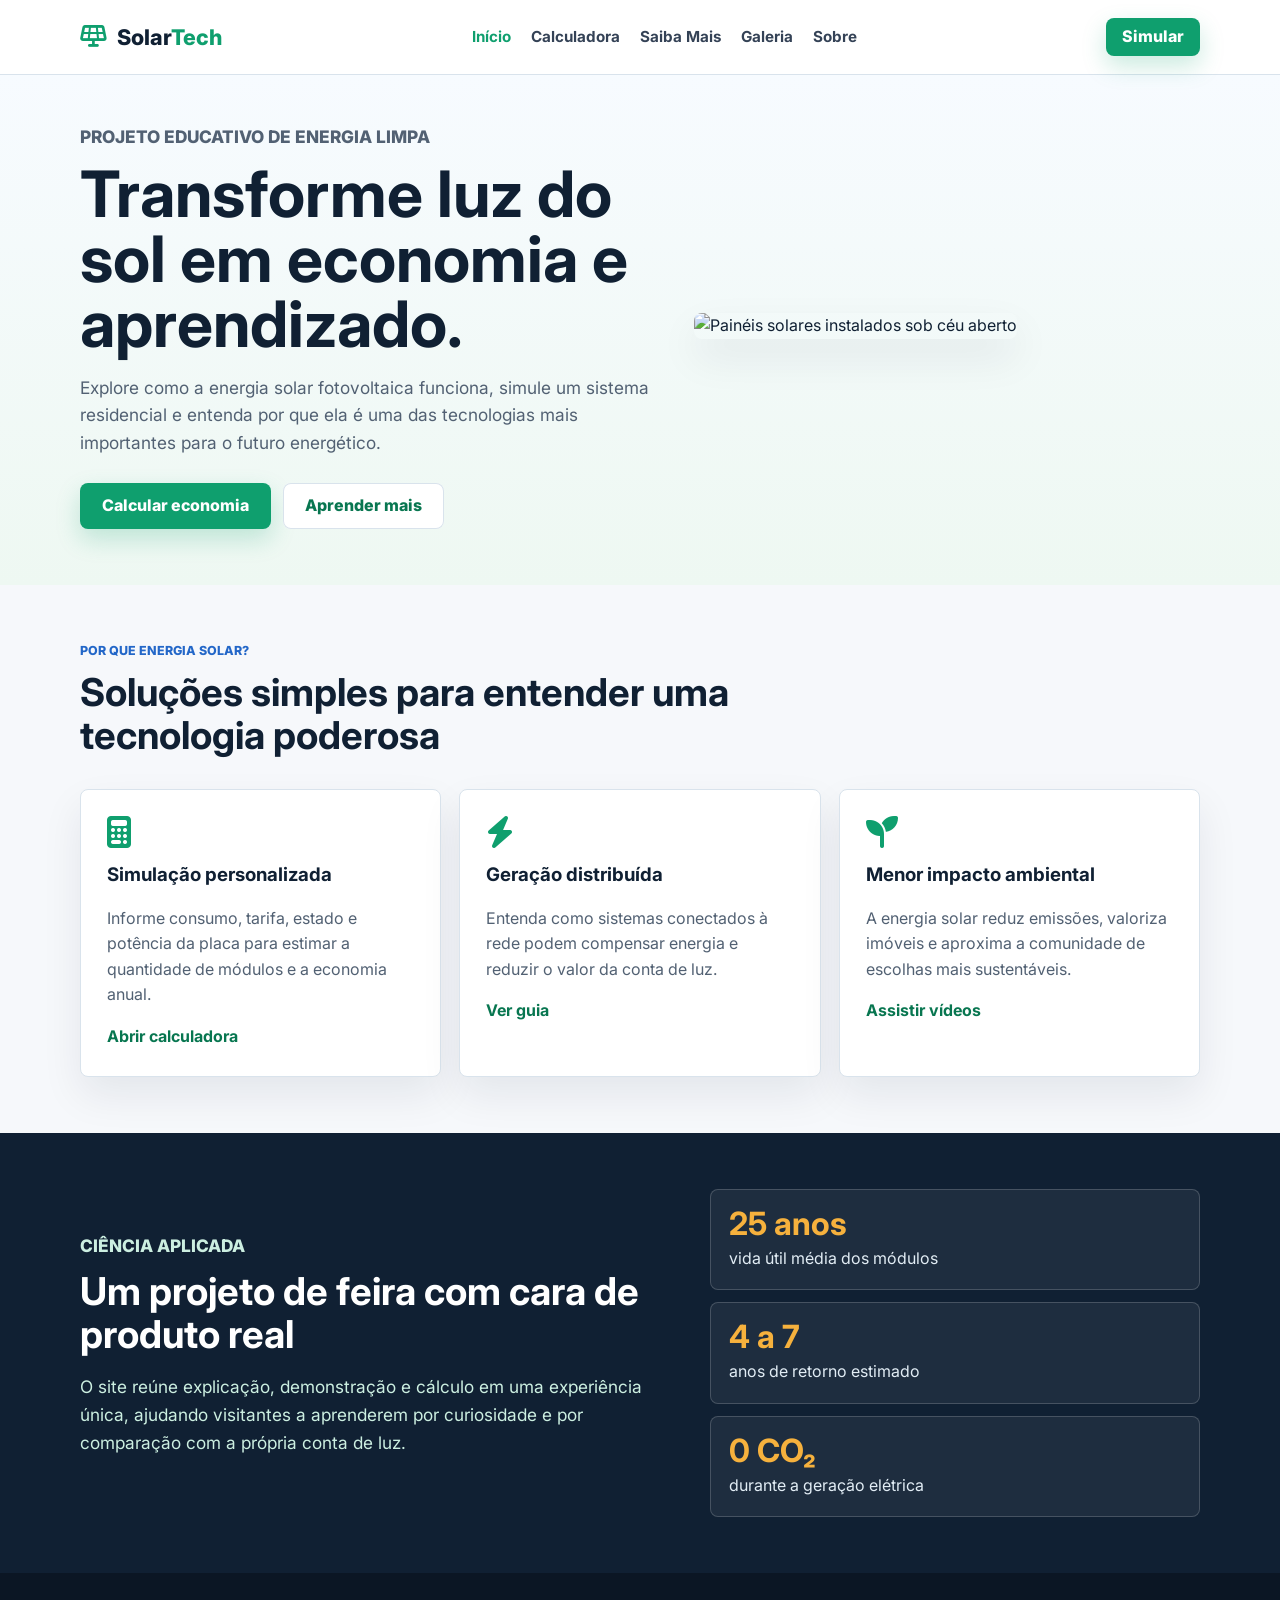
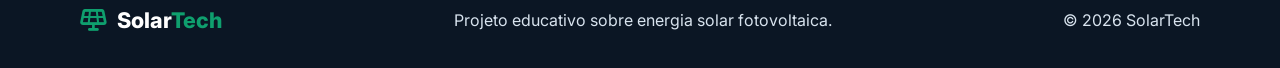
==== index.html @ e27145fa "Improve SolarTech static site" ====
<!DOCTYPE html>
<html lang="pt-BR">
<head>
  <meta charset="UTF-8">
  <meta name="viewport" content="width=device-width, initial-scale=1.0">
  <meta name="description" content="SolarTech: projeto educativo sobre energia solar com simulador de economia, guia e galeria de estudos.">
  <title>SolarTech | Energia Solar Inteligente</title>
  <link rel="preconnect" href="https://fonts.googleapis.com">
  <link rel="preconnect" href="https://fonts.gstatic.com" crossorigin>
  <link href="https://fonts.googleapis.com/css2?family=Inter:wght@400;500;600;700;800&display=swap" rel="stylesheet">
  <link rel="stylesheet" href="https://cdnjs.cloudflare.com/ajax/libs/font-awesome/6.5.1/css/all.min.css">
  <link rel="stylesheet" href="assets/css/styles.css">
</head>
<body>
  <header class="site-header">
    <nav class="navbar container" aria-label="Navegação principal">
      <a class="brand" href="index.html" aria-label="SolarTech - página inicial">
        <i class="fa-solid fa-solar-panel"></i>
        <span>Solar<span>Tech</span></span>
      </a>
      <ul class="nav-links">
        <li><a class="active" href="index.html">Início</a></li>
        <li><a href="calculadora.html">Calculadora</a></li>
        <li><a href="saiba-mais.html">Saiba Mais</a></li>
        <li><a href="galeria.html">Galeria</a></li>
        <li><a href="sobre.html">Sobre</a></li>
      </ul>
      <a class="button button-small" href="calculadora.html">Simular</a>
    </nav>
  </header>

  <main>
    <section class="hero">
      <div class="container hero-grid">
        <div class="hero-copy">
          <p class="eyebrow">Projeto educativo de energia limpa</p>
          <h1>Transforme luz do sol em economia e aprendizado.</h1>
          <p>Explore como a energia solar fotovoltaica funciona, simule um sistema residencial e entenda por que ela é uma das tecnologias mais importantes para o futuro energético.</p>
          <div class="hero-actions">
            <a class="button" href="calculadora.html">Calcular economia</a>
            <a class="button button-ghost" href="saiba-mais.html">Aprender mais</a>
          </div>
        </div>
        <figure class="hero-media">
          <img src="https://images.unsplash.com/photo-1509391366360-2e959784a276?auto=format&fit=crop&w=1200&q=80" alt="Painéis solares instalados sob céu aberto">
        </figure>
      </div>
    </section>

    <section class="container section">
      <div class="section-heading">
        <p class="eyebrow">Por que energia solar?</p>
        <h2>Soluções simples para entender uma tecnologia poderosa</h2>
      </div>
      <div class="feature-grid">
        <article class="card">
          <i class="fa-solid fa-calculator card-icon"></i>
          <h3>Simulação personalizada</h3>
          <p>Informe consumo, tarifa, estado e potência da placa para estimar a quantidade de módulos e a economia anual.</p>
          <a href="calculadora.html">Abrir calculadora</a>
        </article>
        <article class="card">
          <i class="fa-solid fa-bolt card-icon"></i>
          <h3>Geração distribuída</h3>
          <p>Entenda como sistemas conectados à rede podem compensar energia e reduzir o valor da conta de luz.</p>
          <a href="saiba-mais.html">Ver guia</a>
        </article>
        <article class="card">
          <i class="fa-solid fa-seedling card-icon"></i>
          <h3>Menor impacto ambiental</h3>
          <p>A energia solar reduz emissões, valoriza imóveis e aproxima a comunidade de escolhas mais sustentáveis.</p>
          <a href="galeria.html">Assistir vídeos</a>
        </article>
      </div>
    </section>

    <section class="impact-band">
      <div class="container impact-grid">
        <div>
          <p class="eyebrow">Ciência aplicada</p>
          <h2>Um projeto de feira com cara de produto real</h2>
          <p>O site reúne explicação, demonstração e cálculo em uma experiência única, ajudando visitantes a aprenderem por curiosidade e por comparação com a própria conta de luz.</p>
        </div>
        <div class="stats">
          <div><strong>25 anos</strong><span>vida útil média dos módulos</span></div>
          <div><strong>4 a 7</strong><span>anos de retorno estimado</span></div>
          <div><strong>0 CO₂</strong><span>durante a geração elétrica</span></div>
        </div>
      </div>
    </section>
  </main>

  <footer class="site-footer">
    <div class="container footer-grid">
      <div class="brand footer-brand">
        <i class="fa-solid fa-solar-panel"></i>
        <span>Solar<span>Tech</span></span>
      </div>
      <p>Projeto educativo sobre energia solar fotovoltaica.</p>
      <p>© 2026 SolarTech</p>
    </div>
  </footer>
</body>
</html>
---- assets/css/styles.css ----
:root {
  --ink: #102033;
  --muted: #526173;
  --line: #d9e3ec;
  --paper: #ffffff;
  --bg: #f6f8fb;
  --green: #0f9f6e;
  --green-dark: #087650;
  --sun: #f6b13d;
  --blue: #2367c8;
  --danger: #d94747;
  --shadow: 0 18px 40px rgba(15, 31, 50, 0.08);
}

* {
  box-sizing: border-box;
}

body {
  margin: 0;
  font-family: "Inter", Arial, sans-serif;
  color: var(--ink);
  background: var(--bg);
  line-height: 1.6;
}

img,
iframe {
  max-width: 100%;
}

a {
  color: var(--green-dark);
  font-weight: 700;
  text-decoration: none;
}

.container {
  width: min(1120px, calc(100% - 32px));
  margin: 0 auto;
}

.site-header {
  position: sticky;
  top: 0;
  z-index: 20;
  background: rgba(255, 255, 255, 0.94);
  border-bottom: 1px solid var(--line);
  backdrop-filter: blur(14px);
}

.navbar {
  min-height: 74px;
  display: flex;
  align-items: center;
  gap: 24px;
  justify-content: space-between;
}

.brand {
  display: inline-flex;
  align-items: center;
  gap: 10px;
  color: var(--ink);
  font-size: 1.35rem;
  font-weight: 800;
  white-space: nowrap;
}

.brand i,
.brand span span,
.card-icon {
  color: var(--green);
}

.nav-links {
  display: flex;
  align-items: center;
  gap: 20px;
  padding: 0;
  margin: 0;
  list-style: none;
}

.nav-links a {
  color: #344256;
  font-size: 0.95rem;
  font-weight: 700;
}

.nav-links a:hover,
.nav-links a.active {
  color: var(--green);
}

.button {
  display: inline-flex;
  align-items: center;
  justify-content: center;
  gap: 8px;
  min-height: 46px;
  padding: 0 22px;
  border: 0;
  border-radius: 8px;
  background: var(--green);
  color: white;
  font: inherit;
  font-weight: 800;
  cursor: pointer;
  box-shadow: 0 10px 24px rgba(15, 159, 110, 0.22);
}

.button:hover {
  background: var(--green-dark);
  color: white;
}

.button-small {
  min-height: 38px;
  padding-inline: 16px;
}

.button-ghost {
  background: white;
  color: var(--green-dark);
  box-shadow: inset 0 0 0 1px var(--line);
}

.button-danger {
  background: var(--danger);
  box-shadow: none;
}

.hero {
  padding: 48px 0 56px;
  background: linear-gradient(180deg, #f7fbff 0%, #eef8f2 100%);
}

.hero-grid {
  display: grid;
  grid-template-columns: minmax(0, 1fr) minmax(320px, 0.88fr);
  gap: 40px;
  align-items: center;
}

.hero-copy h1,
.page-heading h1,
.about-panel h1 {
  margin: 0 0 16px;
  font-size: clamp(2.1rem, 5vw, 4.6rem);
  line-height: 1.02;
  letter-spacing: 0;
}

.hero-copy p,
.page-heading p,
.impact-grid p,
.about-panel p {
  color: var(--muted);
  font-size: 1.08rem;
}

.hero-actions {
  display: flex;
  flex-wrap: wrap;
  gap: 12px;
  margin-top: 26px;
}

.hero-media {
  margin: 0;
}

.hero-media img {
  width: 100%;
  aspect-ratio: 4 / 3;
  object-fit: cover;
  border-radius: 8px;
  box-shadow: var(--shadow);
}

.eyebrow {
  margin: 0 0 10px;
  color: var(--blue);
  font-size: 0.78rem;
  font-weight: 800;
  letter-spacing: 0;
  text-transform: uppercase;
}

.section,
.page {
  padding: 56px 0;
}

.narrow {
  max-width: 900px;
}

.section-heading,
.page-heading {
  max-width: 760px;
  margin-bottom: 32px;
}

.section-heading h2,
.impact-grid h2 {
  margin: 0;
  font-size: clamp(1.8rem, 3vw, 2.7rem);
  line-height: 1.12;
}

.feature-grid,
.video-grid {
  display: grid;
  grid-template-columns: repeat(3, minmax(0, 1fr));
  gap: 18px;
}

.card,
.video-card,
.about-panel,
.calculator-shell,
.faq-item {
  background: var(--paper);
  border: 1px solid var(--line);
  border-radius: 8px;
  box-shadow: var(--shadow);
}

.card {
  padding: 26px;
}

.card-icon {
  font-size: 2rem;
  margin-bottom: 12px;
}

.card h3,
.video-card h2 {
  margin: 0 0 8px;
}

.card p,
.video-card p {
  color: var(--muted);
}

.impact-band {
  padding: 56px 0;
  background: #102033;
  color: white;
}

.impact-band .eyebrow,
.impact-band p {
  color: #ccefe1;
}

.impact-grid {
  display: grid;
  grid-template-columns: 1.1fr 0.9fr;
  gap: 32px;
  align-items: center;
}

.stats {
  display: grid;
  gap: 12px;
}

.stats div {
  padding: 18px;
  border: 1px solid rgba(255, 255, 255, 0.18);
  border-radius: 8px;
  background: rgba(255, 255, 255, 0.06);
}

.stats strong {
  display: block;
  color: var(--sun);
  font-size: 2rem;
  line-height: 1;
}

.stats span {
  display: block;
  margin-top: 6px;
  color: #e2edf5;
}

.calculator-shell {
  display: grid;
  grid-template-columns: minmax(0, 1.2fr) minmax(300px, 0.8fr);
  gap: 24px;
  padding: 24px;
}

fieldset {
  margin: 0 0 22px;
  padding: 0;
  border: 0;
}

legend {
  margin-bottom: 12px;
  font-weight: 800;
}

.month-grid,
.form-grid {
  display: grid;
  grid-template-columns: repeat(4, minmax(0, 1fr));
  gap: 12px;
}

.form-grid {
  grid-template-columns: repeat(2, minmax(0, 1fr));
}

label {
  display: grid;
  gap: 6px;
  color: var(--muted);
  font-size: 0.86rem;
  font-weight: 700;
}

input,
select {
  width: 100%;
  min-height: 44px;
  padding: 0 12px;
  border: 1px solid #c7d3df;
  border-radius: 8px;
  background: white;
  color: var(--ink);
  font: inherit;
}

.form-actions {
  display: flex;
  flex-wrap: wrap;
  gap: 10px;
}

.form-alert {
  min-height: 24px;
  color: var(--danger);
  font-weight: 700;
}

.results-panel {
  padding: 24px;
  border-radius: 8px;
  background: #eefaf4;
  border: 1px solid #c8eadc;
}

.results-panel h2 {
  margin-top: 0;
}

.results-panel dl {
  margin: 0;
}

.results-panel dl div {
  display: flex;
  justify-content: space-between;
  gap: 16px;
  padding: 13px 0;
  border-bottom: 1px solid #c8eadc;
}

.results-panel dt {
  color: var(--muted);
  font-weight: 700;
}

.results-panel dd {
  margin: 0;
  text-align: right;
  font-weight: 800;
}

.results-panel p {
  color: var(--muted);
  font-size: 0.88rem;
}

.faq-list {
  display: grid;
  gap: 12px;
}

.faq-question {
  width: 100%;
  min-height: 62px;
  display: flex;
  align-items: center;
  justify-content: space-between;
  gap: 16px;
  padding: 0 20px;
  border: 0;
  background: transparent;
  color: var(--ink);
  font: inherit;
  font-weight: 800;
  text-align: left;
  cursor: pointer;
}

.faq-answer {
  display: none;
  padding: 0 20px 20px;
  color: var(--muted);
}

.faq-item.open .faq-answer {
  display: block;
}

.faq-item.open .faq-question i {
  transform: rotate(180deg);
}

.video-grid {
  grid-template-columns: repeat(2, minmax(0, 1fr));
}

.video-card {
  overflow: hidden;
}

.video-card iframe {
  width: 100%;
  aspect-ratio: 16 / 9;
  border: 0;
}

.video-card div {
  padding: 18px;
}

.about-panel {
  padding: 38px;
}

.contact-list {
  display: flex;
  flex-wrap: wrap;
  gap: 12px;
  margin-top: 28px;
}

.contact-list a {
  display: inline-flex;
  align-items: center;
  gap: 8px;
  min-height: 44px;
  padding: 0 14px;
  border: 1px solid var(--line);
  border-radius: 8px;
  background: #f8fbfd;
}

.site-footer {
  padding: 30px 0;
  background: #0b1624;
  color: #d8e3ee;
}

.footer-grid {
  display: flex;
  align-items: center;
  justify-content: space-between;
  gap: 16px;
  flex-wrap: wrap;
}

.footer-brand {
  color: white;
}

.site-footer p {
  margin: 0;
}

@media (max-width: 900px) {
  .navbar {
    align-items: flex-start;
    flex-direction: column;
    padding: 16px 0;
  }

  .nav-links {
    width: 100%;
    flex-wrap: wrap;
    gap: 12px 18px;
  }

  .hero-grid,
  .impact-grid,
  .calculator-shell {
    grid-template-columns: 1fr;
  }

  .feature-grid,
  .video-grid {
    grid-template-columns: 1fr;
  }

  .month-grid,
  .form-grid {
    grid-template-columns: repeat(2, minmax(0, 1fr));
  }
}

@media (max-width: 560px) {
  .container {
    width: min(100% - 24px, 1120px);
  }

  .hero,
  .section,
  .page,
  .impact-band {
    padding-block: 36px;
  }

  .hero-copy h1,
  .page-heading h1,
  .about-panel h1 {
    font-size: 2.05rem;
  }

  .month-grid,
  .form-grid {
    grid-template-columns: 1fr;
  }

  .calculator-shell,
  .about-panel {
    padding: 18px;
  }

  .results-panel dl div {
    display: grid;
    gap: 4px;
  }

  .results-panel dd {
    text-align: left;
  }
}
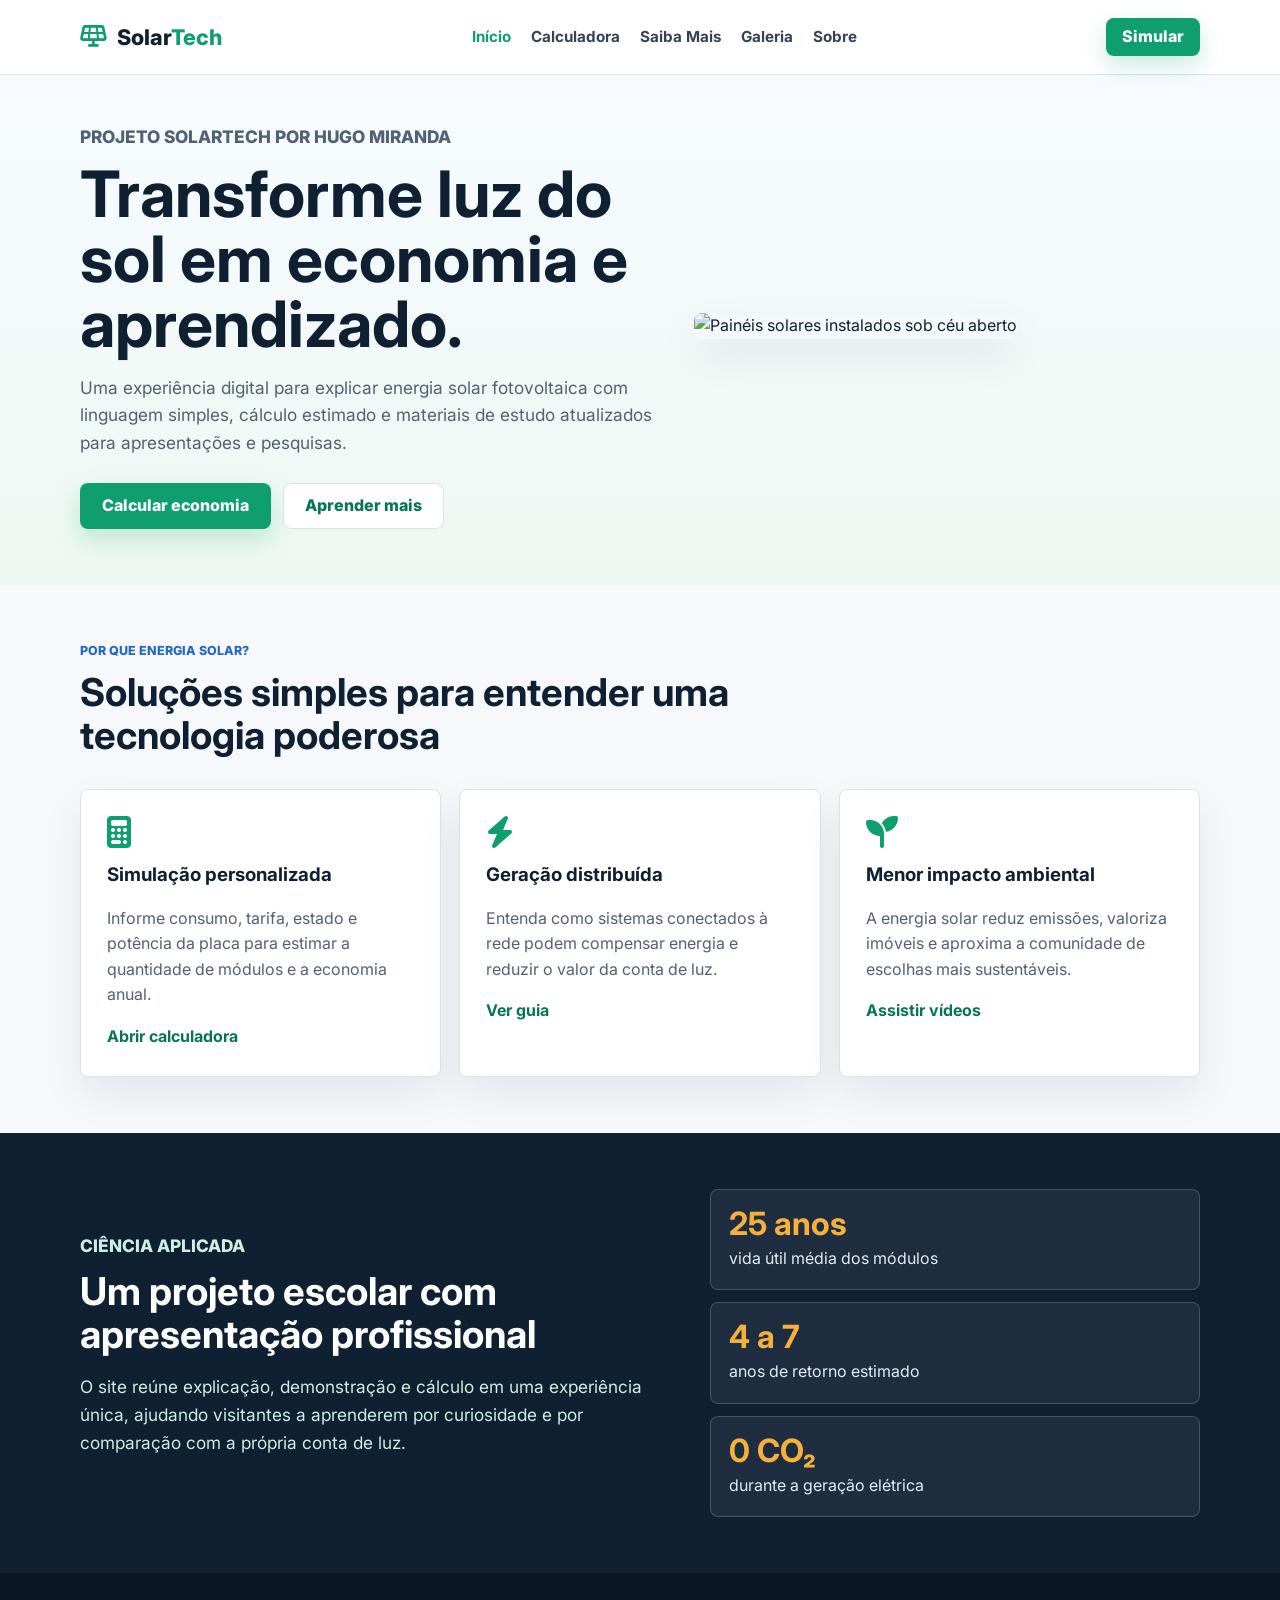
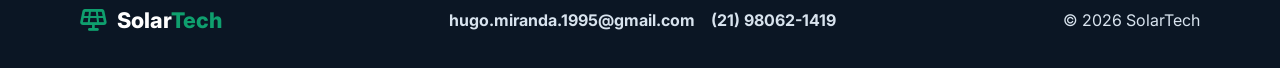
==== commit fb096f33: "Refresh gallery and project contact info" ====
--- a/index.html
+++ b/index.html
@@ -33,9 +33,9 @@
     <section class="hero">
       <div class="container hero-grid">
         <div class="hero-copy">
-          <p class="eyebrow">Projeto educativo de energia limpa</p>
+          <p class="eyebrow">Projeto SolarTech por Hugo Miranda</p>
           <h1>Transforme luz do sol em economia e aprendizado.</h1>
-          <p>Explore como a energia solar fotovoltaica funciona, simule um sistema residencial e entenda por que ela é uma das tecnologias mais importantes para o futuro energético.</p>
+          <p>Uma experiência digital para explicar energia solar fotovoltaica com linguagem simples, cálculo estimado e materiais de estudo atualizados para apresentações e pesquisas.</p>
           <div class="hero-actions">
             <a class="button" href="calculadora.html">Calcular economia</a>
             <a class="button button-ghost" href="saiba-mais.html">Aprender mais</a>
@@ -78,7 +78,7 @@
       <div class="container impact-grid">
         <div>
           <p class="eyebrow">Ciência aplicada</p>
-          <h2>Um projeto de feira com cara de produto real</h2>
+          <h2>Um projeto escolar com apresentação profissional</h2>
           <p>O site reúne explicação, demonstração e cálculo em uma experiência única, ajudando visitantes a aprenderem por curiosidade e por comparação com a própria conta de luz.</p>
         </div>
         <div class="stats">
@@ -96,7 +96,10 @@
         <i class="fa-solid fa-solar-panel"></i>
         <span>Solar<span>Tech</span></span>
       </div>
-      <p>Projeto educativo sobre energia solar fotovoltaica.</p>
+      <div class="footer-contact">
+        <a href="mailto:hugo.miranda.1995@gmail.com">hugo.miranda.1995@gmail.com</a>
+        <a href="https://wa.me/5521980621419">(21) 98062-1419</a>
+      </div>
       <p>© 2026 SolarTech</p>
     </div>
   </footer>
--- a/assets/css/styles.css
+++ b/assets/css/styles.css
@@ -203,6 +203,18 @@
   margin-bottom: 32px;
 }
 
+.update-note {
+  display: inline-flex;
+  margin-top: 4px;
+  padding: 8px 12px;
+  border: 1px solid #bdd8f6;
+  border-radius: 8px;
+  background: #eef6ff;
+  color: #1d5fa8;
+  font-size: 0.92rem;
+  font-weight: 700;
+}
+
 .section-heading h2,
 .impact-grid h2 {
   margin: 0;
@@ -444,8 +456,54 @@
   padding: 18px;
 }
 
+.gallery-contact {
+  display: flex;
+  align-items: center;
+  justify-content: space-between;
+  gap: 24px;
+  margin-top: 24px;
+  padding: 26px;
+  border: 1px solid var(--line);
+  border-radius: 8px;
+  background: var(--paper);
+  box-shadow: var(--shadow);
+}
+
+.gallery-contact h2,
+.gallery-contact p {
+  margin: 0;
+}
+
+.gallery-contact p:not(.eyebrow) {
+  color: var(--muted);
+  margin-top: 8px;
+}
+
 .about-panel {
   padding: 38px;
+}
+
+.professional-list {
+  display: grid;
+  gap: 12px;
+  margin: 26px 0;
+}
+
+.professional-list div {
+  display: grid;
+  gap: 4px;
+  padding: 16px;
+  border: 1px solid var(--line);
+  border-radius: 8px;
+  background: #f8fbfd;
+}
+
+.professional-list strong {
+  color: var(--ink);
+}
+
+.professional-list span {
+  color: var(--muted);
 }
 
 .contact-list {
@@ -486,6 +544,21 @@
 
 .site-footer p {
   margin: 0;
+}
+
+.footer-contact {
+  display: flex;
+  flex-wrap: wrap;
+  gap: 10px 16px;
+}
+
+.footer-contact a {
+  color: #d8e3ee;
+  font-weight: 700;
+}
+
+.footer-contact a:hover {
+  color: white;
 }
 
 @media (max-width: 900px) {
@@ -512,6 +585,11 @@
     grid-template-columns: 1fr;
   }
 
+  .gallery-contact {
+    align-items: flex-start;
+    flex-direction: column;
+  }
+
   .month-grid,
   .form-grid {
     grid-template-columns: repeat(2, minmax(0, 1fr));
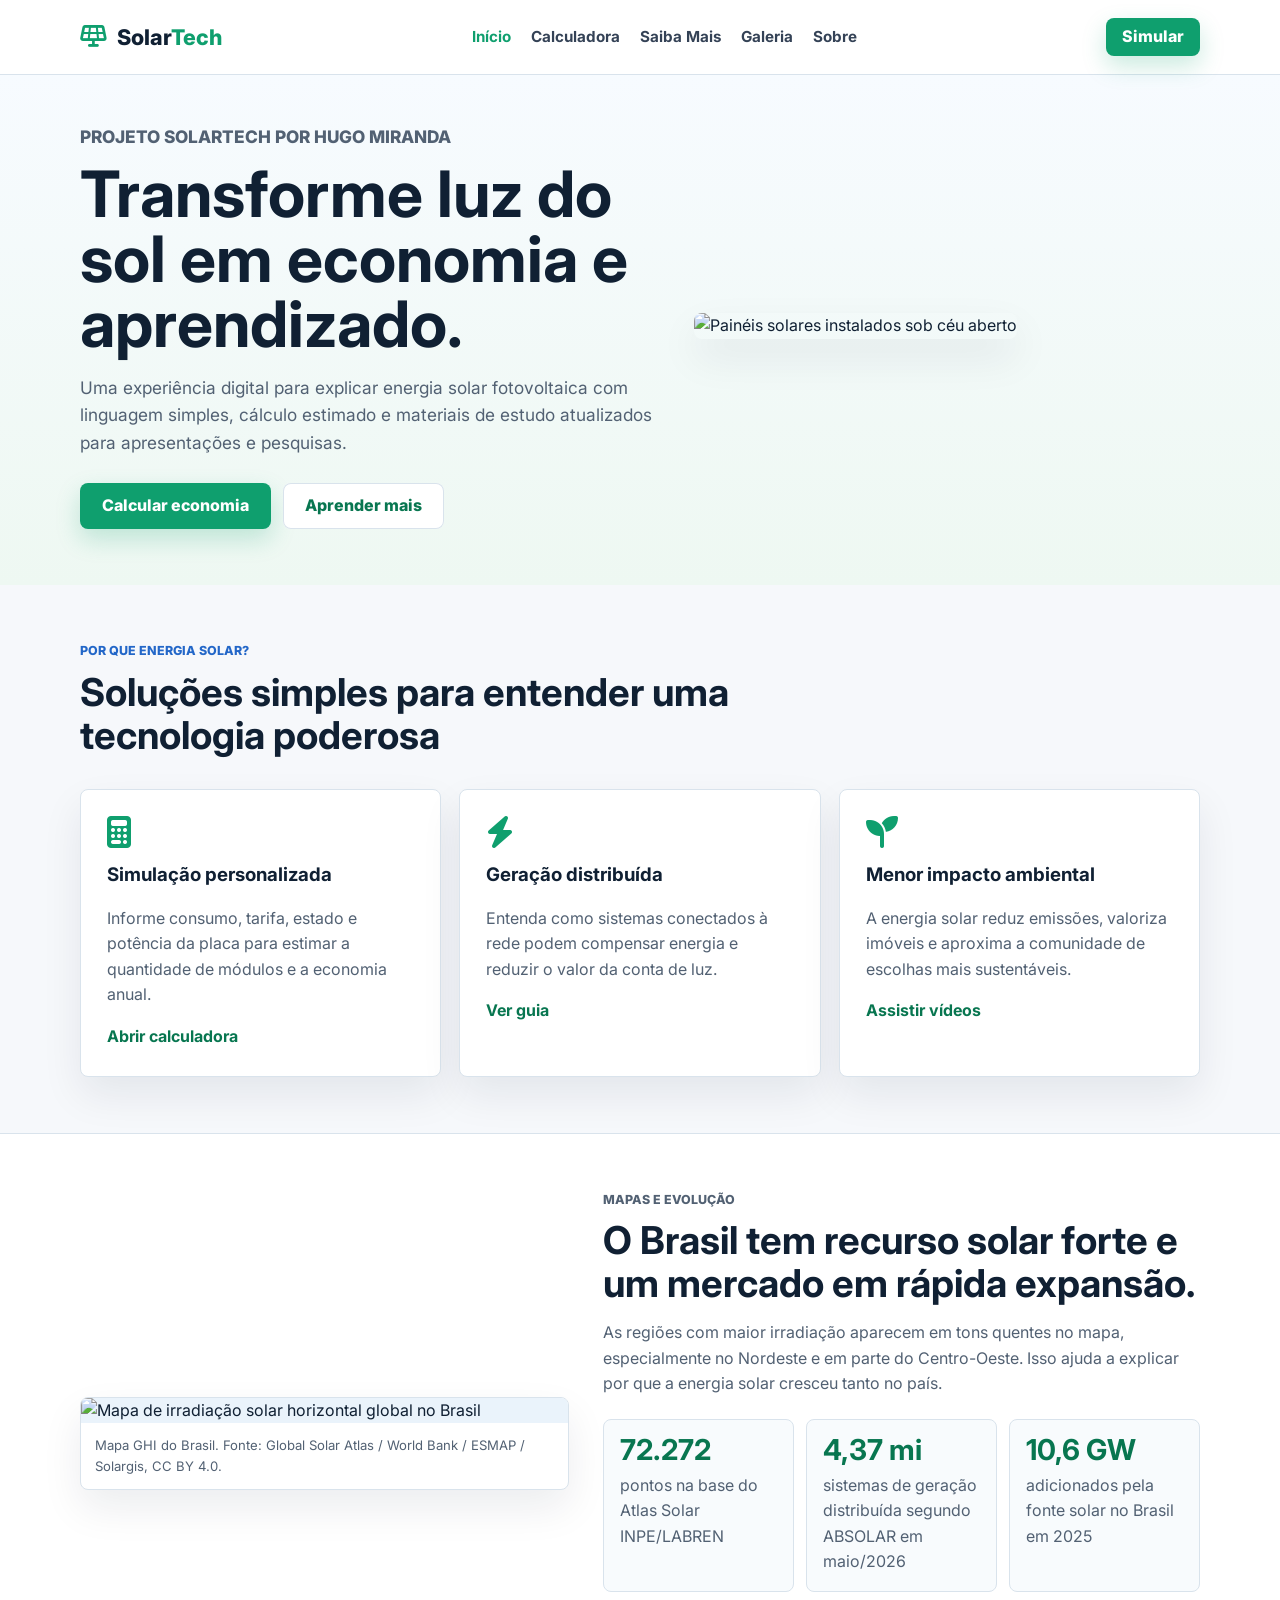
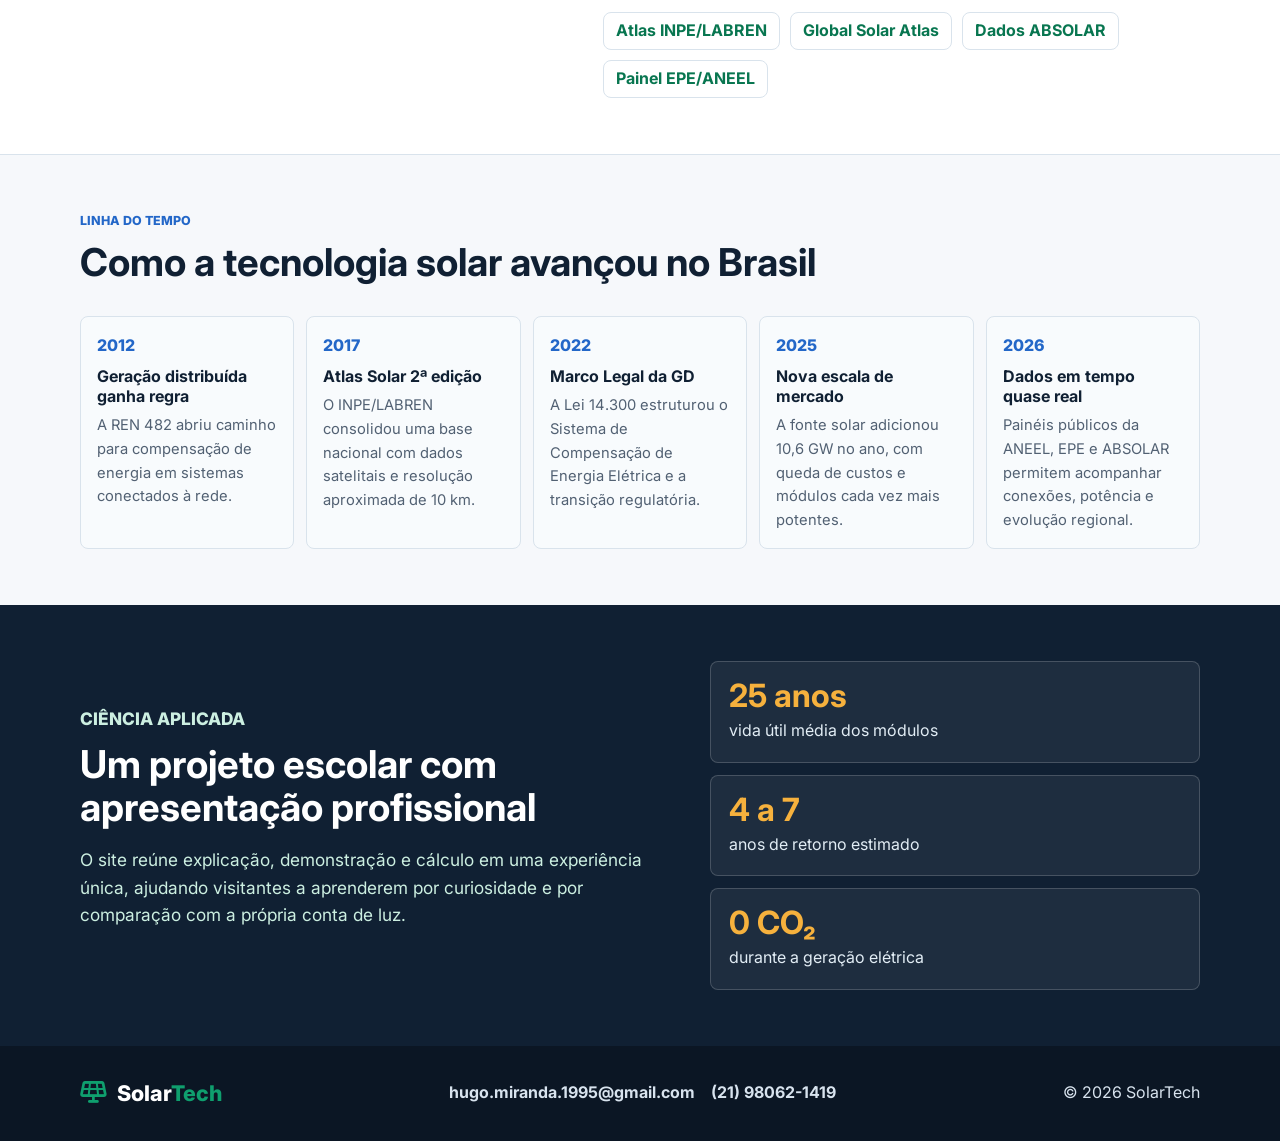
==== commit 38ac79d4: "Add solar maps and advanced calculator metrics" ====
--- a/index.html
+++ b/index.html
@@ -74,6 +74,45 @@
       </div>
     </section>
 
+    <section class="solar-intel">
+      <div class="container solar-intel-grid">
+        <figure class="map-card">
+          <img src="https://upload.wikimedia.org/wikipedia/commons/4/46/Brazil_GHI_Solar-resource-map_GlobalSolarAtlas_World-Bank-Esmap-Solargis.png" alt="Mapa de irradiação solar horizontal global no Brasil">
+          <figcaption>Mapa GHI do Brasil. Fonte: Global Solar Atlas / World Bank / ESMAP / Solargis, CC BY 4.0.</figcaption>
+        </figure>
+        <div class="intel-content">
+          <p class="eyebrow">Mapas e evolução</p>
+          <h2>O Brasil tem recurso solar forte e um mercado em rápida expansão.</h2>
+          <p>As regiões com maior irradiação aparecem em tons quentes no mapa, especialmente no Nordeste e em parte do Centro-Oeste. Isso ajuda a explicar por que a energia solar cresceu tanto no país.</p>
+          <div class="intel-stats">
+            <div><strong>72.272</strong><span>pontos na base do Atlas Solar INPE/LABREN</span></div>
+            <div><strong>4,37 mi</strong><span>sistemas de geração distribuída segundo ABSOLAR em maio/2026</span></div>
+            <div><strong>10,6 GW</strong><span>adicionados pela fonte solar no Brasil em 2025</span></div>
+          </div>
+          <div class="source-links">
+            <a href="https://labren.ccst.inpe.br/atlas_2017.html" target="_blank" rel="noreferrer">Atlas INPE/LABREN</a>
+            <a href="https://globalsolaratlas.info/download/brazil" target="_blank" rel="noreferrer">Global Solar Atlas</a>
+            <a href="https://www.absolar.org.br/" target="_blank" rel="noreferrer">Dados ABSOLAR</a>
+            <a href="https://www.epe.gov.br/pt/publicacoes-dados-abertos/publicacoes/painel-de-dados-de-micro-e-minigeracao-distribuida-pdgd-" target="_blank" rel="noreferrer">Painel EPE/ANEEL</a>
+          </div>
+        </div>
+      </div>
+    </section>
+
+    <section class="container section">
+      <div class="section-heading">
+        <p class="eyebrow">Linha do tempo</p>
+        <h2>Como a tecnologia solar avançou no Brasil</h2>
+      </div>
+      <div class="timeline-grid">
+        <article><span>2012</span><h3>Geração distribuída ganha regra</h3><p>A REN 482 abriu caminho para compensação de energia em sistemas conectados à rede.</p></article>
+        <article><span>2017</span><h3>Atlas Solar 2ª edição</h3><p>O INPE/LABREN consolidou uma base nacional com dados satelitais e resolução aproximada de 10 km.</p></article>
+        <article><span>2022</span><h3>Marco Legal da GD</h3><p>A Lei 14.300 estruturou o Sistema de Compensação de Energia Elétrica e a transição regulatória.</p></article>
+        <article><span>2025</span><h3>Nova escala de mercado</h3><p>A fonte solar adicionou 10,6 GW no ano, com queda de custos e módulos cada vez mais potentes.</p></article>
+        <article><span>2026</span><h3>Dados em tempo quase real</h3><p>Painéis públicos da ANEEL, EPE e ABSOLAR permitem acompanhar conexões, potência e evolução regional.</p></article>
+      </div>
+    </section>
+
     <section class="impact-band">
       <div class="container impact-grid">
         <div>
--- a/assets/css/styles.css
+++ b/assets/css/styles.css
@@ -265,6 +265,121 @@
   color: white;
 }
 
+.solar-intel {
+  padding: 56px 0;
+  background: #ffffff;
+  border-top: 1px solid var(--line);
+  border-bottom: 1px solid var(--line);
+}
+
+.solar-intel-grid {
+  display: grid;
+  grid-template-columns: minmax(300px, 0.82fr) minmax(0, 1fr);
+  gap: 34px;
+  align-items: center;
+}
+
+.map-card {
+  margin: 0;
+  overflow: hidden;
+  border: 1px solid var(--line);
+  border-radius: 8px;
+  background: var(--paper);
+  box-shadow: var(--shadow);
+}
+
+.map-card img {
+  display: block;
+  width: 100%;
+  max-height: 620px;
+  object-fit: contain;
+  background: #eaf3fb;
+}
+
+.map-card figcaption {
+  padding: 12px 14px;
+  color: var(--muted);
+  font-size: 0.82rem;
+}
+
+.intel-content h2 {
+  margin: 0 0 14px;
+  font-size: clamp(1.9rem, 3vw, 3rem);
+  line-height: 1.1;
+}
+
+.intel-content p {
+  color: var(--muted);
+}
+
+.intel-stats {
+  display: grid;
+  grid-template-columns: repeat(3, minmax(0, 1fr));
+  gap: 12px;
+  margin-top: 22px;
+}
+
+.intel-stats div,
+.timeline-grid article {
+  padding: 16px;
+  border: 1px solid var(--line);
+  border-radius: 8px;
+  background: #f8fbfd;
+}
+
+.intel-stats strong {
+  display: block;
+  color: var(--green-dark);
+  font-size: 1.8rem;
+  line-height: 1;
+}
+
+.intel-stats span,
+.timeline-grid p {
+  display: block;
+  margin-top: 8px;
+  color: var(--muted);
+}
+
+.source-links {
+  display: flex;
+  flex-wrap: wrap;
+  gap: 10px;
+  margin-top: 20px;
+}
+
+.source-links a {
+  display: inline-flex;
+  align-items: center;
+  min-height: 38px;
+  padding: 0 12px;
+  border: 1px solid var(--line);
+  border-radius: 8px;
+  background: #ffffff;
+}
+
+.timeline-grid {
+  display: grid;
+  grid-template-columns: repeat(5, minmax(0, 1fr));
+  gap: 12px;
+}
+
+.timeline-grid span {
+  color: var(--blue);
+  font-weight: 800;
+}
+
+.timeline-grid h3 {
+  margin: 8px 0 0;
+  font-size: 1rem;
+  line-height: 1.25;
+}
+
+.timeline-grid p {
+  margin-bottom: 0;
+  font-size: 0.92rem;
+}
+
 .impact-band .eyebrow,
 .impact-band p {
   color: #ccefe1;
@@ -400,6 +515,29 @@
 .results-panel p {
   color: var(--muted);
   font-size: 0.88rem;
+}
+
+.reference-box {
+  margin-top: 24px;
+  padding: 24px;
+  border: 1px solid var(--line);
+  border-radius: 8px;
+  background: var(--paper);
+  box-shadow: var(--shadow);
+}
+
+.reference-box h2 {
+  margin: 0 0 12px;
+}
+
+.reference-box ul {
+  margin: 0;
+  padding-left: 20px;
+  color: var(--muted);
+}
+
+.reference-box li + li {
+  margin-top: 8px;
 }
 
 .faq-list {
@@ -576,12 +714,18 @@
 
   .hero-grid,
   .impact-grid,
+  .solar-intel-grid,
   .calculator-shell {
     grid-template-columns: 1fr;
   }
 
   .feature-grid,
-  .video-grid {
+  .video-grid,
+  .timeline-grid {
+    grid-template-columns: 1fr;
+  }
+
+  .intel-stats {
     grid-template-columns: 1fr;
   }
 
